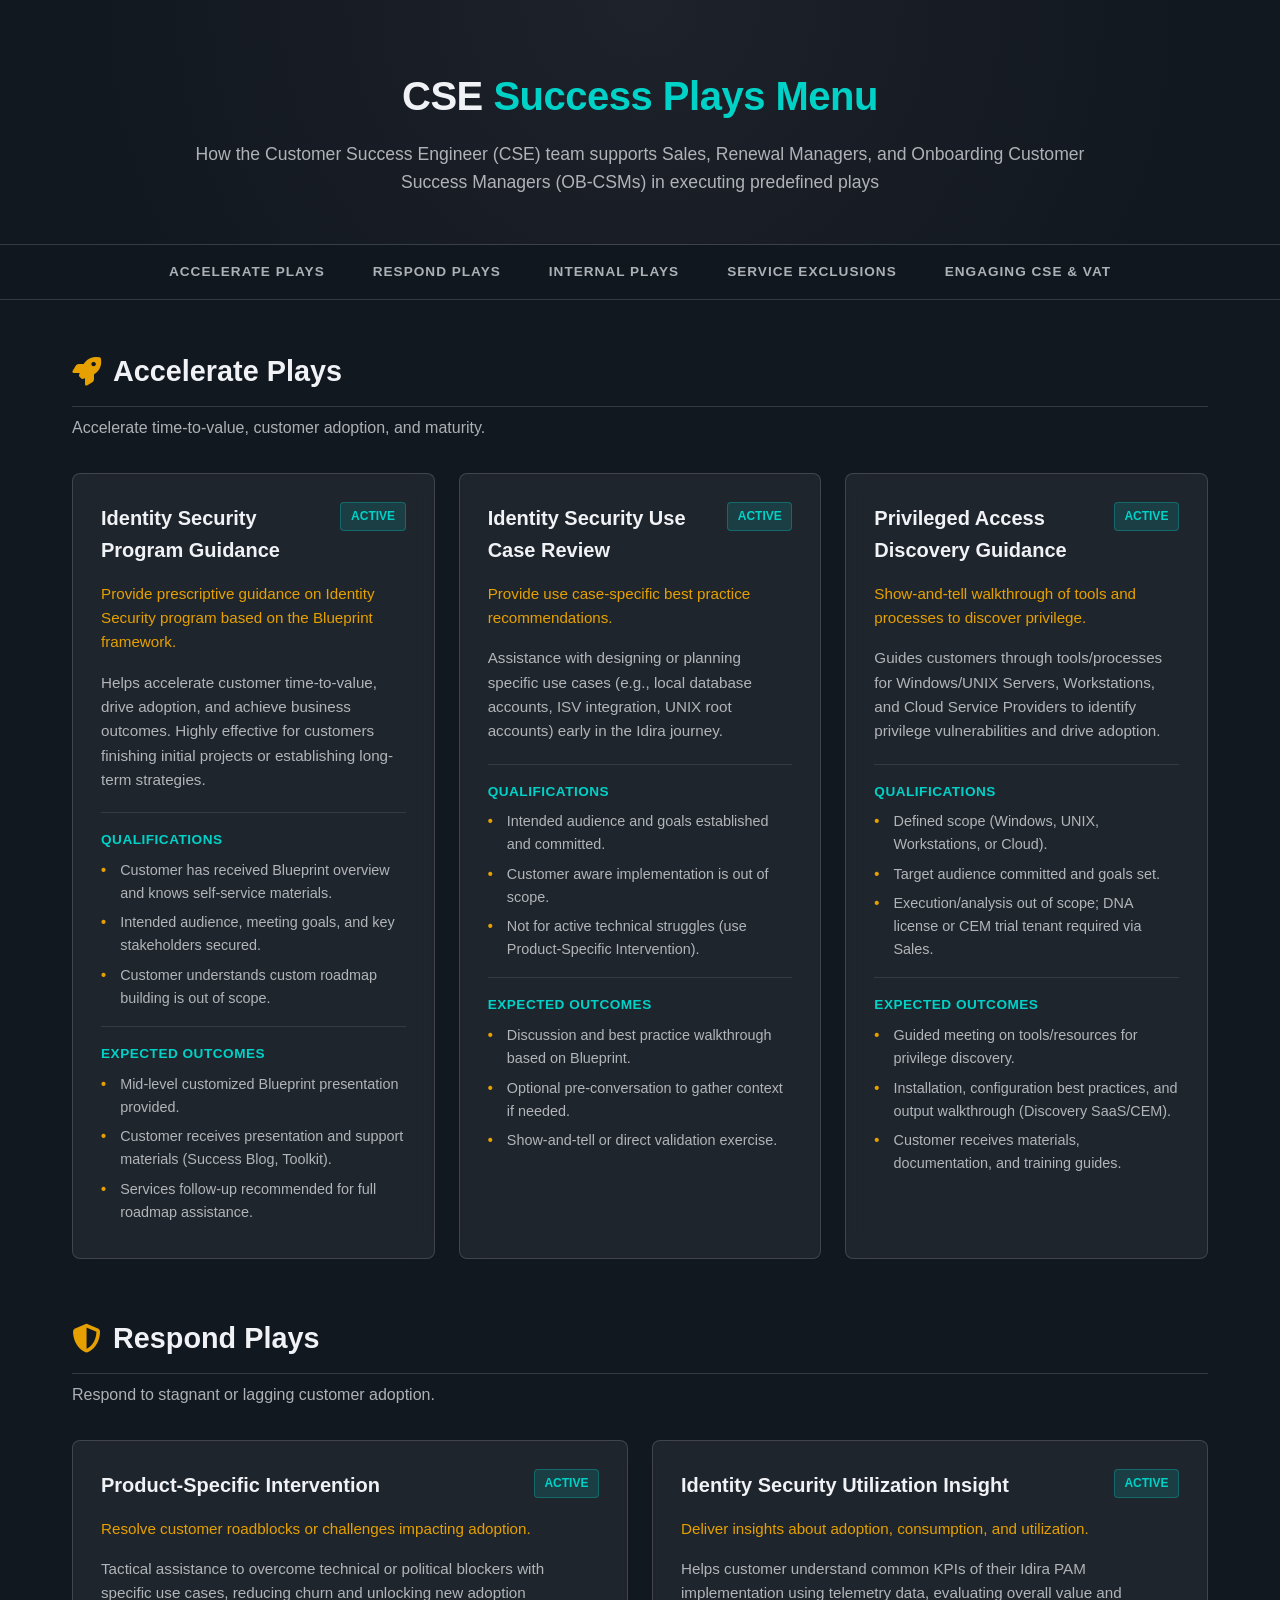
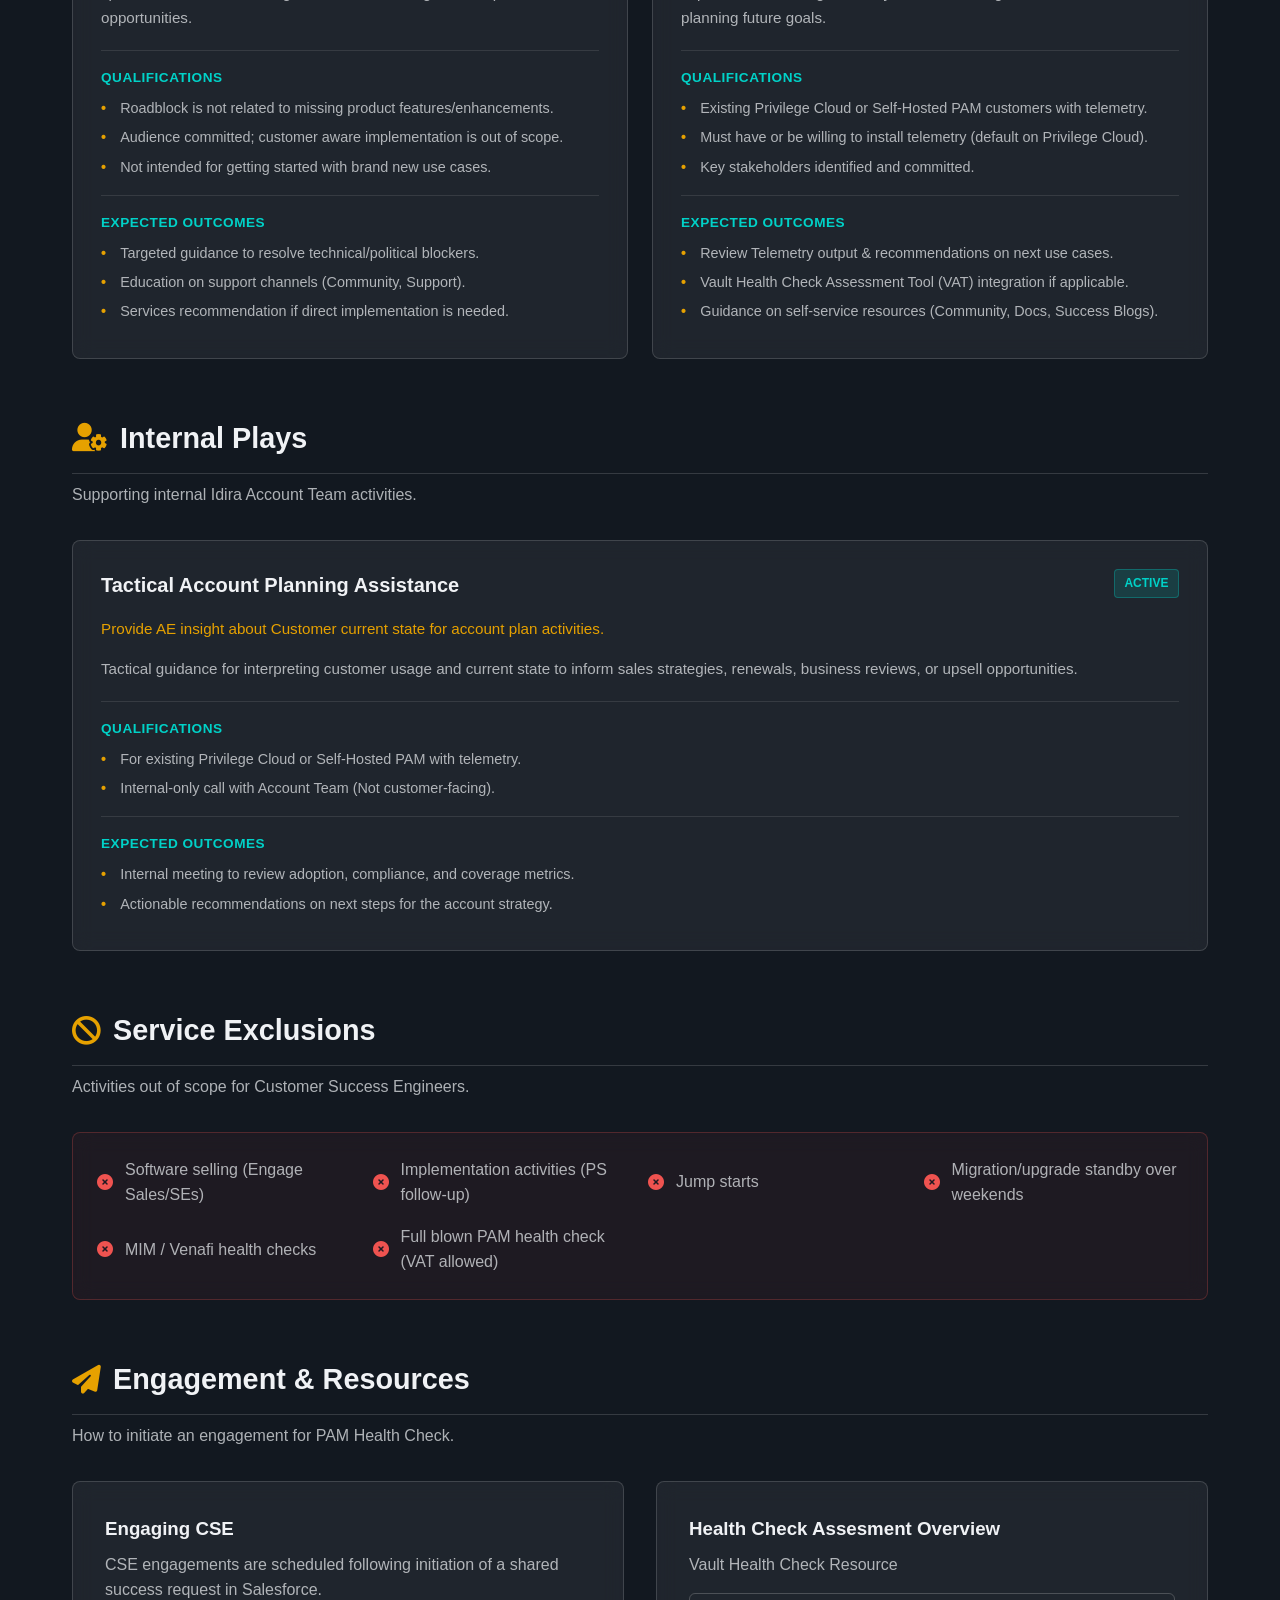
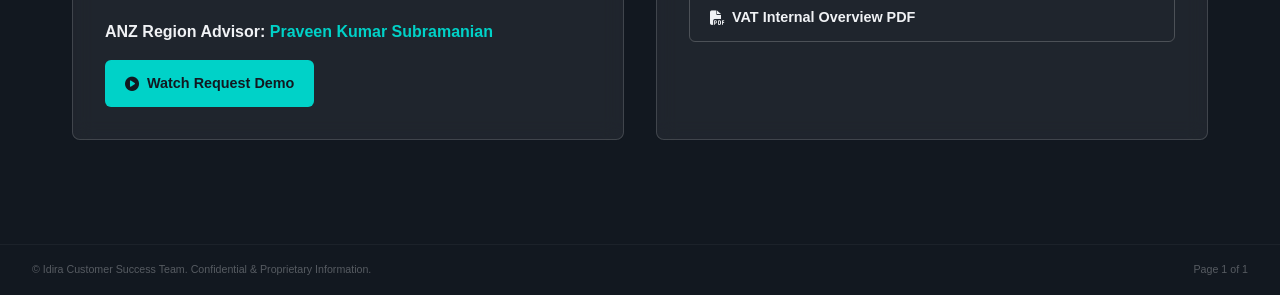
==== index.html @ 3fc0b9d8 "Update index.html" ====
<!DOCTYPE HTML>
<html lang="en">
<head>
	<meta charset="utf-8" />
	<meta name="viewport" content="width=device-width, initial-scale=1, user-scalable=no" />
	<title>CSE Success Plays Menu | Idira</title>
	<link rel="stylesheet" href="https://cdnjs.cloudflare.com/ajax/libs/font-awesome/6.4.0/css/all.min.css" />
	<link rel="stylesheet" href="css/style.css" />
</head>
<body>

	<!-- Header -->
	<header id="header">
		<div class="header-content">
			<h1>CSE <span>Success Plays Menu</span></h1>
			<p>How the Customer Success Engineer (CSE) team supports Sales, Renewal Managers, and Onboarding Customer Success Managers (OB-CSMs) in executing predefined plays</p>
		</div>
	</header>

	<!-- Navigation -->
	<nav id="nav-wrapper">
		<ul id="nav">
			<li><a href="#accelerate" class="active">Accelerate Plays</a></li>
			<li><a href="#respond">Respond Plays</a></li>
			<li><a href="#internal">Internal Plays</a></li>
			<li><a href="#exclusions">Service Exclusions</a></li>
			<li><a href="#engagement">Engaging CSE & VAT</a></li>
		</ul>
	</nav>

	<!-- Main Content Wrapper -->
	<main class="wrapper">

		<!-- Accelerate Plays -->
		<section id="accelerate" class="play-section">
			<h2 class="section-title"><i class="fa-solid fa-rocket"></i> Accelerate Plays</h2>
			<p class="section-subtitle">Accelerate time-to-value, customer adoption, and maturity.</p>

			<div class="grid">
				<!-- Play 1 -->
				<article class="card">
					<div class="card-header">
						<h3>Identity Security Program Guidance</h3>
						<span class="badge">Active</span>
					</div>
					<div class="card-subtitle">Provide prescriptive guidance on Identity Security program based on the Blueprint framework.</div>
					<p>Helps accelerate customer time-to-value, drive adoption, and achieve business outcomes. Highly effective for customers finishing initial projects or establishing long-term strategies.</p>
					
					<div class="details-block">
						<h4>Qualifications</h4>
						<ul>
							<li>Customer has received Blueprint overview and knows self-service materials.</li>
							<li>Intended audience, meeting goals, and key stakeholders secured.</li>
							<li>Customer understands custom roadmap building is out of scope.</li>
						</ul>
					</div>
					<div class="details-block">
						<h4>Expected Outcomes</h4>
						<ul>
							<li>Mid-level customized Blueprint presentation provided.</li>
							<li>Customer receives presentation and support materials (Success Blog, Toolkit).</li>
							<li>Services follow-up recommended for full roadmap assistance.</li>
						</ul>
					</div>
				</article>

				<!-- Play 2 -->
				<article class="card">
					<div class="card-header">
						<h3>Identity Security Use Case Review</h3>
						<span class="badge">Active</span>
					</div>
					<div class="card-subtitle">Provide use case-specific best practice recommendations.</div>
					<p>Assistance with designing or planning specific use cases (e.g., local database accounts, ISV integration, UNIX root accounts) early in the Idira journey.</p>
					
					<div class="details-block">
						<h4>Qualifications</h4>
						<ul>
							<li>Intended audience and goals established and committed.</li>
							<li>Customer aware implementation is out of scope.</li>
							<li>Not for active technical struggles (use Product-Specific Intervention).</li>
						</ul>
					</div>
					<div class="details-block">
						<h4>Expected Outcomes</h4>
						<ul>
							<li>Discussion and best practice walkthrough based on Blueprint.</li>
							<li>Optional pre-conversation to gather context if needed.</li>
							<li>Show-and-tell or direct validation exercise.</li>
						</ul>
					</div>
				</article>

				<!-- Play 3 -->
				<article class="card">
					<div class="card-header">
						<h3>Privileged Access Discovery Guidance</h3>
						<span class="badge">Active</span>
					</div>
					<div class="card-subtitle">Show-and-tell walkthrough of tools and processes to discover privilege.</div>
					<p>Guides customers through tools/processes for Windows/UNIX Servers, Workstations, and Cloud Service Providers to identify privilege vulnerabilities and drive adoption.</p>
					
					<div class="details-block">
						<h4>Qualifications</h4>
						<ul>
							<li>Defined scope (Windows, UNIX, Workstations, or Cloud).</li>
							<li>Target audience committed and goals set.</li>
							<li>Execution/analysis out of scope; DNA license or CEM trial tenant required via Sales.</li>
						</ul>
					</div>
					<div class="details-block">
						<h4>Expected Outcomes</h4>
						<ul>
							<li>Guided meeting on tools/resources for privilege discovery.</li>
							<li>Installation, configuration best practices, and output walkthrough (Discovery SaaS/CEM).</li>
							<li>Customer receives materials, documentation, and training guides.</li>
						</ul>
					</div>
				</article>
			</div>
		</section>

		<!-- Respond Plays -->
		<section id="respond" class="play-section">
			<h2 class="section-title"><i class="fa-solid fa-shield-halved"></i> Respond Plays</h2>
			<p class="section-subtitle">Respond to stagnant or lagging customer adoption.</p>

			<div class="grid">
				<!-- Play 1 -->
				<article class="card">
					<div class="card-header">
						<h3>Product-Specific Intervention</h3>
						<span class="badge">Active</span>
					</div>
					<div class="card-subtitle">Resolve customer roadblocks or challenges impacting adoption.</div>
					<p>Tactical assistance to overcome technical or political blockers with specific use cases, reducing churn and unlocking new adoption opportunities.</p>
					
					<div class="details-block">
						<h4>Qualifications</h4>
						<ul>
							<li>Roadblock is not related to missing product features/enhancements.</li>
							<li>Audience committed; customer aware implementation is out of scope.</li>
							<li>Not intended for getting started with brand new use cases.</li>
						</ul>
					</div>
					<div class="details-block">
						<h4>Expected Outcomes</h4>
						<ul>
							<li>Targeted guidance to resolve technical/political blockers.</li>
							<li>Education on support channels (Community, Support).</li>
							<li>Services recommendation if direct implementation is needed.</li>
						</ul>
					</div>
				</article>

				<!-- Play 2 -->
				<article class="card">
					<div class="card-header">
						<h3>Identity Security Utilization Insight</h3>
						<span class="badge">Active</span>
					</div>
					<div class="card-subtitle">Deliver insights about adoption, consumption, and utilization.</div>
					<p>Helps customer understand common KPIs of their Idira PAM implementation using telemetry data, evaluating overall value and planning future goals.</p>
					
					<div class="details-block">
						<h4>Qualifications</h4>
						<ul>
							<li>Existing Privilege Cloud or Self-Hosted PAM customers with telemetry.</li>
							<li>Must have or be willing to install telemetry (default on Privilege Cloud).</li>
							<li>Key stakeholders identified and committed.</li>
						</ul>
					</div>
					<div class="details-block">
						<h4>Expected Outcomes</h4>
						<ul>
							<li>Review Telemetry output & recommendations on next use cases.</li>
							<li>Vault Health Check Assessment Tool (VAT) integration if applicable.</li>
							<li>Guidance on self-service resources (Community, Docs, Success Blogs).</li>
						</ul>
					</div>
				</article>
			</div>
		</section>

		<!-- Internal Plays -->
		<section id="internal" class="play-section">
			<h2 class="section-title"><i class="fa-solid fa-user-gear"></i> Internal Plays</h2>
			<p class="section-subtitle">Supporting internal Idira Account Team activities.</p>

			<div class="grid">
				<article class="card">
					<div class="card-header">
						<h3>Tactical Account Planning Assistance</h3>
						<span class="badge">Active</span>
					</div>
					<div class="card-subtitle">Provide AE insight about Customer current state for account plan activities.</div>
					<p>Tactical guidance for interpreting customer usage and current state to inform sales strategies, renewals, business reviews, or upsell opportunities.</p>
					
					<div class="details-block">
						<h4>Qualifications</h4>
						<ul>
							<li>For existing Privilege Cloud or Self-Hosted PAM with telemetry.</li>
							<li>Internal-only call with Account Team (Not customer-facing).</li>
						</ul>
					</div>
					<div class="details-block">
						<h4>Expected Outcomes</h4>
						<ul>
							<li>Internal meeting to review adoption, compliance, and coverage metrics.</li>
							<li>Actionable recommendations on next steps for the account strategy.</li>
						</ul>
					</div>
				</article>
			</div>
		</section>

		<!-- Service Exclusions -->
		<section id="exclusions" class="play-section">
			<h2 class="section-title"><i class="fa-solid fa-ban"></i> Service Exclusions</h2>
			<p class="section-subtitle">Activities out of scope for Customer Success Engineers.</p>

			<div class="exclusions-list">
				<div class="exclusion-item">
					<i class="fa-solid fa-circle-xmark"></i>
					<span>Software selling (Engage Sales/SEs)</span>
				</div>
				<div class="exclusion-item">
					<i class="fa-solid fa-circle-xmark"></i>
					<span>Implementation activities (PS follow-up)</span>
				</div>
				<div class="exclusion-item">
					<i class="fa-solid fa-circle-xmark"></i>
					<span>Jump starts</span>
				</div>
				<div class="exclusion-item">
					<i class="fa-solid fa-circle-xmark"></i>
					<span>Migration/upgrade standby over weekends</span>
				</div>
				<div class="exclusion-item">
					<i class="fa-solid fa-circle-xmark"></i>
					<span>MIM / Venafi health checks</span>
				</div>
				<div class="exclusion-item">
					<i class="fa-solid fa-circle-xmark"></i>
					<span>Full blown PAM health check (VAT allowed)</span>
				</div>
			</div>
		</section>

		<!-- Engagement & VAT -->
		<section id="engagement" class="play-section">
			<h2 class="section-title"><i class="fa-solid fa-paper-plane"></i> Engagement & Resources</h2>
			<p class="section-subtitle">How to initiate an engagement for PAM Health Check.</p>

			<div class="info-grid">
				<div class="info-box">
					<h3>Engaging CSE</h3>
					<p class="info-desc">CSE engagements are scheduled following initiation of a shared success request in Salesforce.</p>
					<p class="info-lead">ANZ Region Advisor: <span class="highlight-teal">Praveen Kumar Subramanian</span></p>
					<a href="https://drive.google.com/file/d/1h6PF7qP6WqQmCCuOSW-0Ah7RPeCrS7WR/view?usp=sharing" target="_blank" rel="noopener noreferrer" class="btn">
						<i class="fa-solid fa-circle-play"></i> Watch Request Demo
					</a>
				</div>

				<div class="info-box">
					<h3>Health Check Assesment Overview</h3>
					<p class="info-desc">Vault Health Check Resource</p>
					<div class="btn-group">
						<a href="https://drive.google.com/file/d/1mEDGf44UVaMb0vM3nFi93N5TopVE51MT/view?usp=sharing" target="_blank" rel="noopener noreferrer" class="btn btn-secondary">
							<i class="fa-solid fa-file-pdf"></i> VAT Internal Overview PDF
						</a>
					</div>
				</div>
			</div>
		</section>

	</main>

	<!-- Minimalist Single-Line Footer -->
	<footer id="footer">
		<div class="footer-left">&copy; Idira Customer Success Team. Confidential &amp; Proprietary Information.</div>
		<div class="footer-right">Page 1 of 1</div>
	</footer>

	<script src="js/main.js"></script>
</body>
</html>
---- css/style.css ----
/* Idira Dark Blueprint Visual Theme */
:root {
	--bg-color: #121820;
	--header-bg: #1E222A;
	--card-bg: rgba(255, 255, 255, 0.06);
	--card-hover: rgba(255, 255, 255, 0.1);
	--card-border: 1px solid rgba(255, 255, 255, 0.15);
	--text-primary: #F0F2F5;
	--text-muted: rgba(240, 242, 245, 0.7);
	--accent-teal: #00D2C8;
	--accent-gold: #E6A100;
}

* {
	box-sizing: border-box;
	margin: 0;
	padding: 0;
}

html {
	scroll-behavior: smooth;
}

body {
	background-color: var(--bg-color);
	color: var(--text-primary);
	font-family: -apple-system, BlinkMacSystemFont, "Segoe UI", Roboto, Helvetica, Arial, sans-serif;
	line-height: 1.6;
	overflow-x: hidden;
}

a {
	color: var(--accent-teal);
	text-decoration: none;
	transition: color 0.2s ease, opacity 0.2s ease;
}

a:hover {
	color: var(--accent-gold);
}

/* Header */
#header {
	padding: 4rem 2rem 3rem 2rem;
	text-align: center;
	background: radial-gradient(circle at top, var(--header-bg) 0%, var(--bg-color) 80%);
	border-bottom: 1px solid rgba(255, 255, 255, 0.15);
}

.header-content {
	max-width: 900px;
	margin: 0 auto;
}

#header h1 {
	font-size: 2.5rem;
	font-weight: 700;
	letter-spacing: -0.5px;
	margin-bottom: 0.75rem;
	color: var(--text-primary);
}

#header h1 span {
	color: var(--accent-teal);
}

#header p {
	color: var(--text-muted);
	font-size: 1.1rem;
}

/* Sticky Nav */
#nav-wrapper {
	position: sticky;
	top: 0;
	z-index: 1000;
	background: rgba(18, 24, 32, 0.85);
	backdrop-filter: blur(12px);
	-webkit-backdrop-filter: blur(12px);
	border-bottom: 1px solid rgba(255, 255, 255, 0.15);
}

#nav {
	display: flex;
	justify-content: center;
	list-style: none;
	max-width: 1200px;
	margin: 0 auto;
	overflow-x: auto;
}

#nav li a {
	display: block;
	padding: 1rem 1.5rem;
	color: var(--text-muted);
	font-weight: 600;
	font-size: 0.85rem;
	text-transform: uppercase;
	letter-spacing: 1px;
	white-space: nowrap;
}

#nav li a:hover, #nav li a.active {
	color: var(--accent-teal);
	border-bottom: 2px solid var(--accent-teal);
}

/* Main Content Layout */
.wrapper {
	max-width: 1200px;
	margin: 0 auto;
	padding: 3rem 2rem;
}

.play-section {
	margin-bottom: 3.5rem;
}

.section-title {
	font-size: 1.8rem;
	margin-bottom: 0.5rem;
	display: flex;
	align-items: center;
	gap: 0.75rem;
	color: var(--text-primary);
	border-bottom: 1px solid rgba(255, 255, 255, 0.15);
	padding-bottom: 0.75rem;
}

.section-title i {
	color: var(--accent-gold);
}

.section-subtitle {
	color: var(--text-muted);
	margin-bottom: 2rem;
	font-size: 1rem;
}

/* Glassmorphism Grid & Cards */
.grid {
	display: grid;
	grid-template-columns: repeat(auto-fit, minmax(320px, 1fr));
	gap: 1.5rem;
}

.card {
	background: var(--card-bg);
	border: var(--card-border);
	backdrop-filter: blur(10px);
	-webkit-backdrop-filter: blur(10px);
	border-radius: 8px;
	padding: 1.75rem;
	transition: transform 0.2s ease, background 0.2s ease, border-color 0.2s ease;
}

.card:hover {
	transform: translateY(-4px);
	background: var(--card-hover);
	border-color: var(--accent-teal);
}

.card-header {
	display: flex;
	justify-content: space-between;
	align-items: flex-start;
	margin-bottom: 1rem;
}

.card h3 {
	font-size: 1.25rem;
	color: var(--text-primary);
}

.badge {
	background: rgba(0, 210, 200, 0.15);
	color: var(--accent-teal);
	border: 1px solid rgba(0, 210, 200, 0.3);
	font-size: 0.75rem;
	font-weight: 700;
	padding: 0.25rem 0.6rem;
	border-radius: 4px;
	text-transform: uppercase;
}

.card-subtitle {
	color: var(--accent-gold);
	font-size: 0.95rem;
	margin-bottom: 1rem;
	font-weight: 500;
}

.card p {
	color: var(--text-muted);
	font-size: 0.95rem;
	margin-bottom: 1.25rem;
}

.details-block {
	margin-top: 1rem;
	padding-top: 1rem;
	border-top: 1px solid rgba(255, 255, 255, 0.1);
}

.details-block h4 {
	font-size: 0.85rem;
	text-transform: uppercase;
	letter-spacing: 0.5px;
	color: var(--accent-teal);
	margin-bottom: 0.5rem;
}

.details-block ul {
	list-style-type: none;
}

.details-block ul li {
	position: relative;
	padding-left: 1.2rem;
	color: var(--text-muted);
	font-size: 0.9rem;
	margin-bottom: 0.4rem;
}

.details-block ul li::before {
	content: "•";
	color: var(--accent-gold);
	position: absolute;
	left: 0;
	font-weight: bold;
}

/* Exclusions Box */
.exclusions-list {
	display: grid;
	grid-template-columns: repeat(auto-fit, minmax(250px, 1fr));
	gap: 1rem;
	background: rgba(239, 83, 80, 0.05);
	border: 1px solid rgba(239, 83, 80, 0.25);
	backdrop-filter: blur(10px);
	border-radius: 8px;
	padding: 1.5rem;
}

.exclusion-item {
	display: flex;
	align-items: center;
	gap: 0.75rem;
	color: var(--text-muted);
}

.exclusion-item i {
	color: #ef5350;
}

/* Engagement & Info Section */
.info-grid {
	display: grid;
	grid-template-columns: repeat(auto-fit, minmax(300px, 1fr));
	gap: 2rem;
}

.info-box {
	background: var(--card-bg);
	border: var(--card-border);
	backdrop-filter: blur(10px);
	border-radius: 8px;
	padding: 2rem;
}

.info-desc {
	margin-top: 0.5rem;
	color: var(--text-muted);
}

.info-lead {
	margin-top: 1rem;
	font-weight: 600;
}

.highlight-teal {
	color: var(--accent-teal);
}

.btn-group {
	display: flex;
	flex-direction: column;
	gap: 0.5rem;
	margin-top: 1rem;
}

.btn {
	display: inline-flex;
	align-items: center;
	gap: 0.5rem;
	background: var(--accent-teal);
	color: #121820;
	padding: 0.75rem 1.25rem;
	border-radius: 6px;
	font-weight: 700;
	font-size: 0.9rem;
	margin-top: 1rem;
	transition: background 0.2s ease, transform 0.2s ease;
}

.btn:hover {
	background: var(--accent-gold);
	color: #121820;
	transform: translateY(-2px);
}

.btn-secondary {
	margin-top: 0;
	background: transparent;
	border: 1px solid rgba(255, 255, 255, 0.2);
	color: var(--text-primary);
}

.btn-secondary:hover {
	background: rgba(255, 255, 255, 0.1);
	color: var(--accent-teal);
}

/* Minimalist Single-Line Footer */
#footer {
	display: flex;
	justify-content: space-between;
	align-items: center;
	padding: 1rem 2rem;
	border-top: 1px solid rgba(255, 255, 255, 0.15);
	color: var(--text-primary);
	font-size: 8pt;
	opacity: 0.3;
}

@media (max-width: 768px) {
	#header h1 { font-size: 2rem; }
	.grid { grid-template-columns: 1fr; }
	#footer {
		flex-direction: column;
		gap: 0.5rem;
		text-align: center;
	}
}
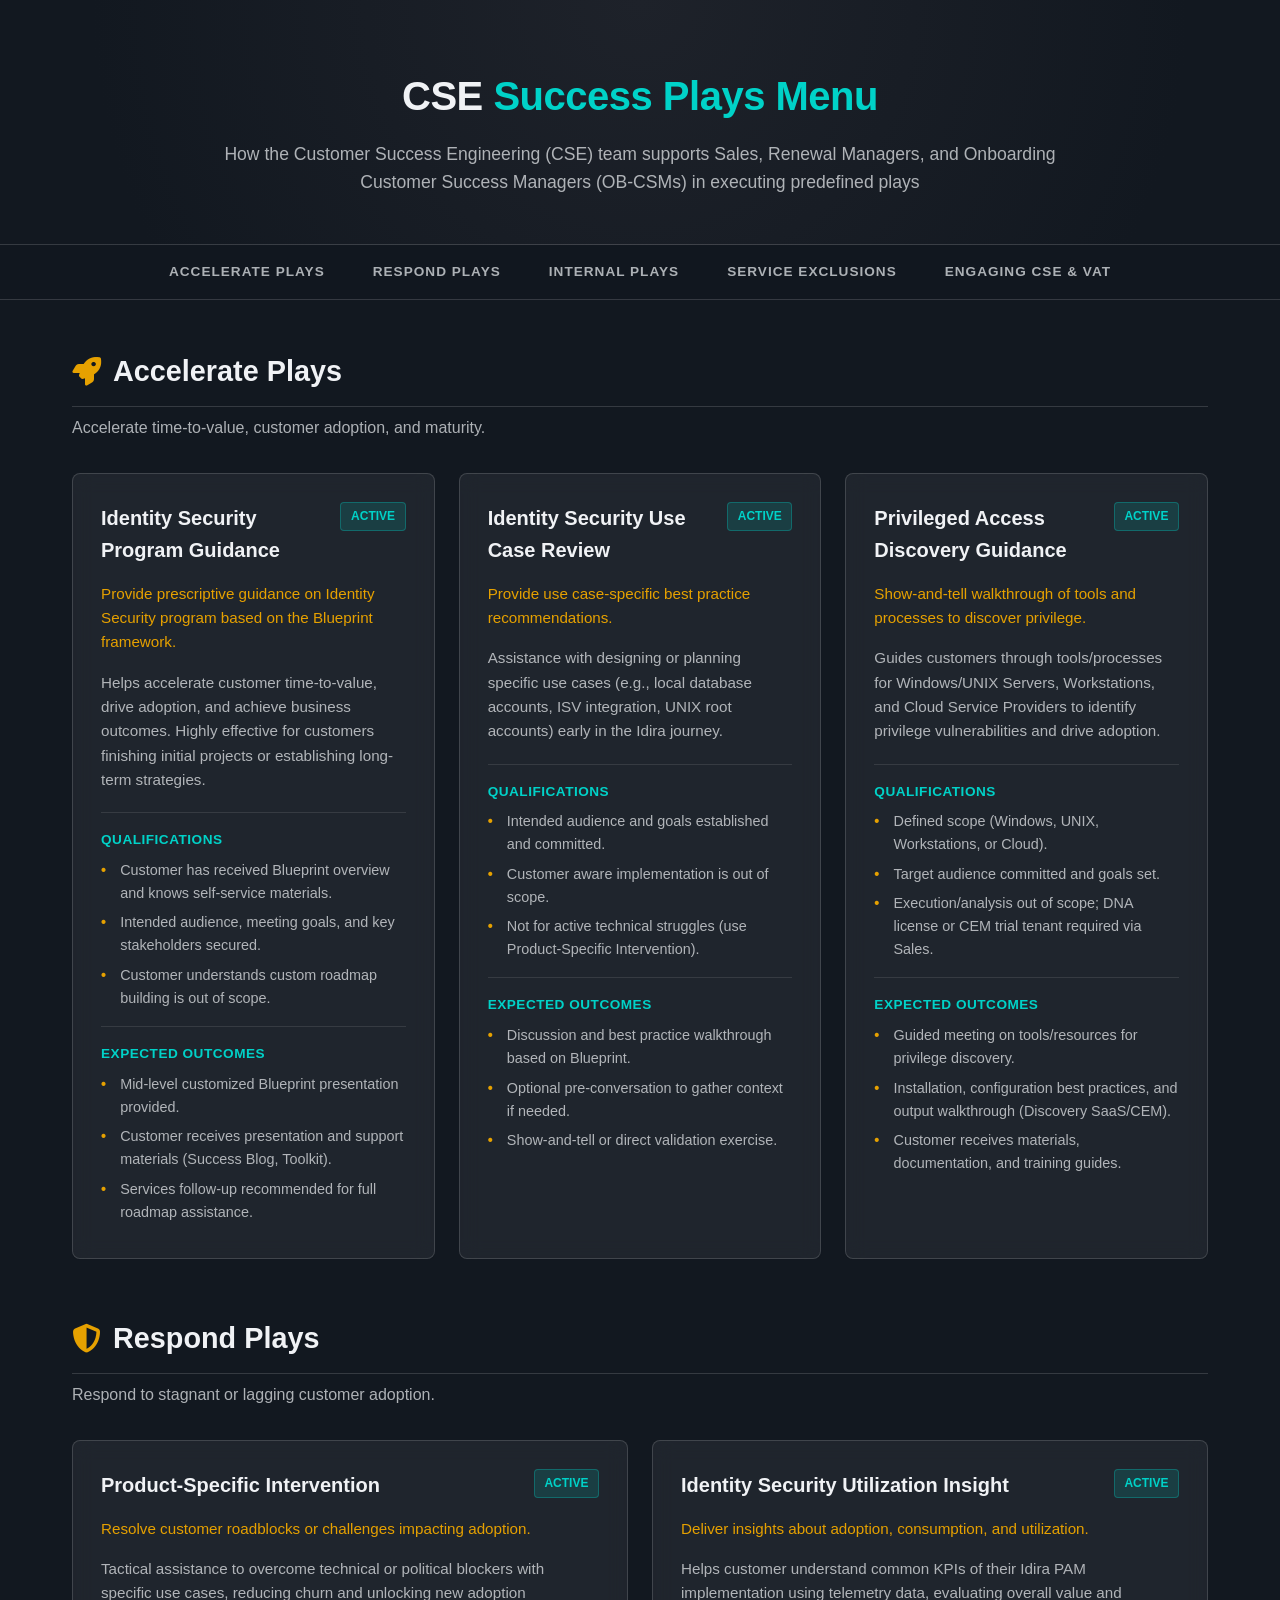
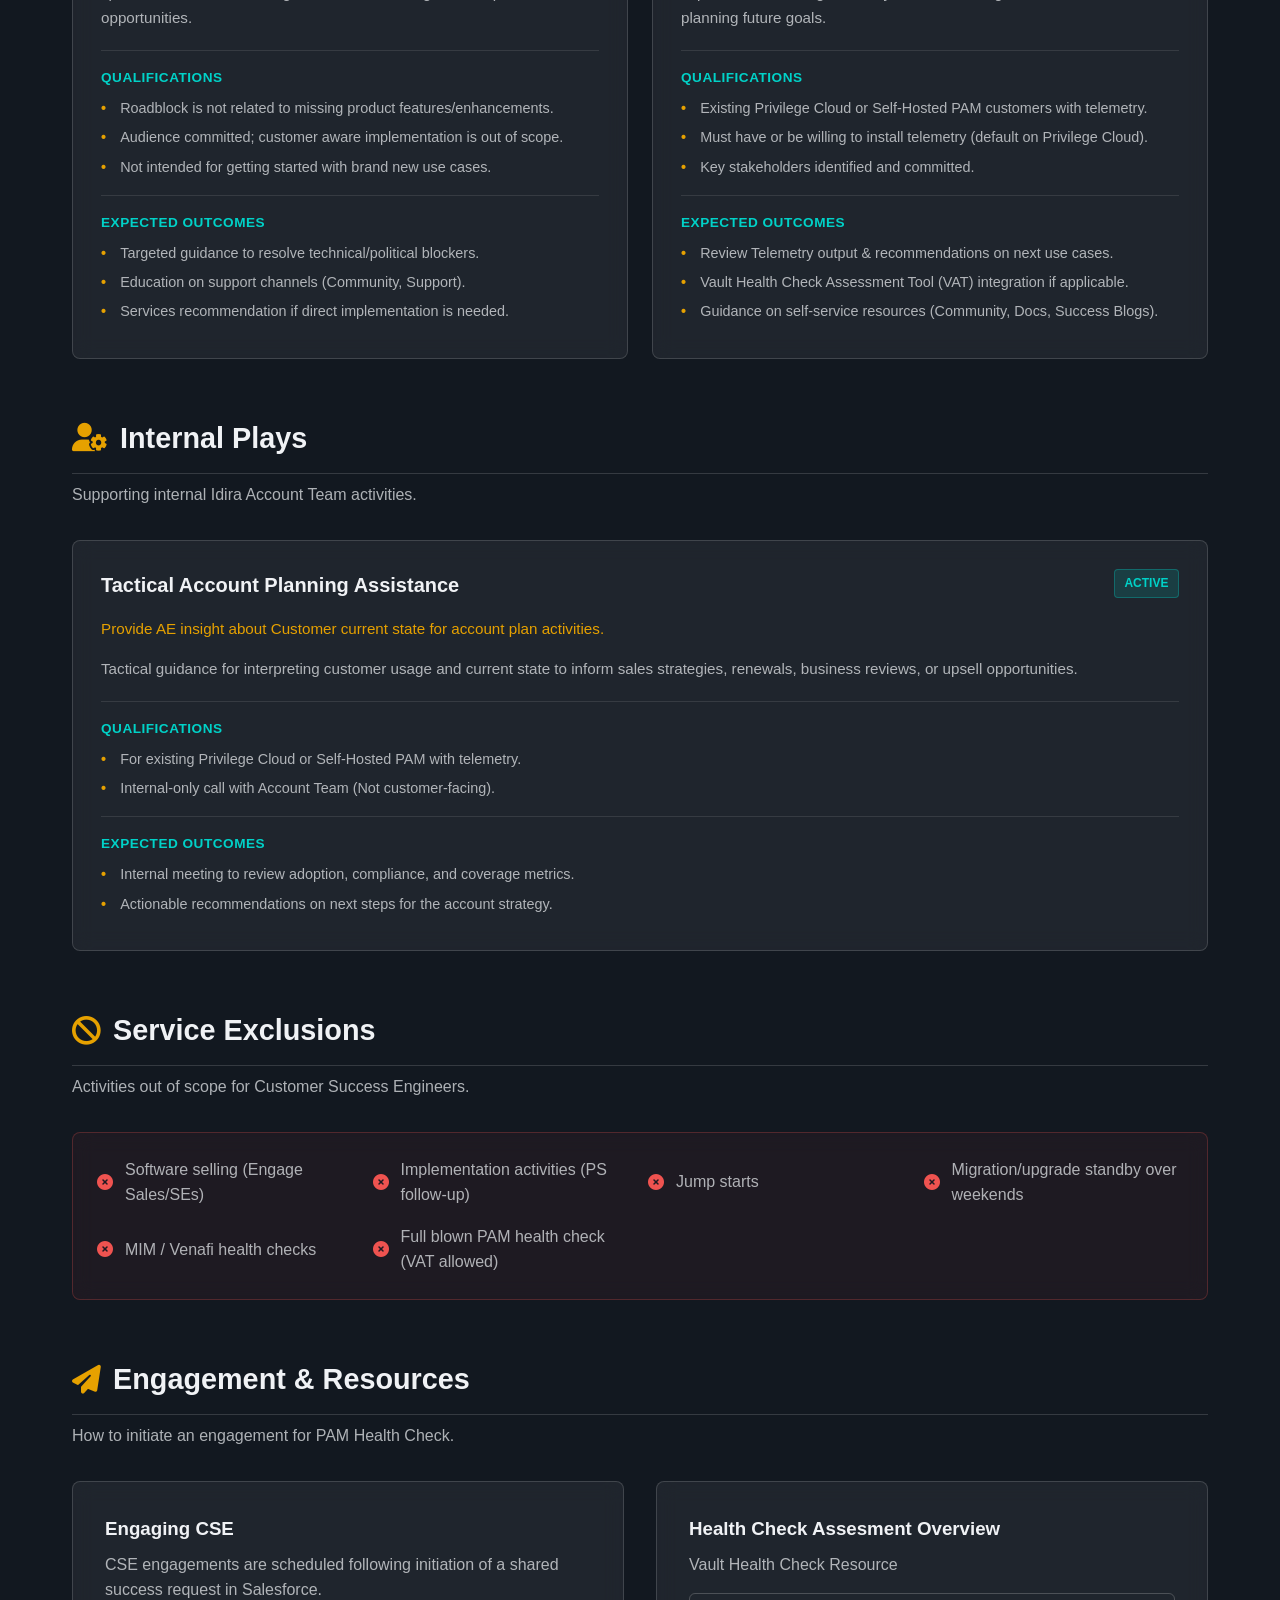
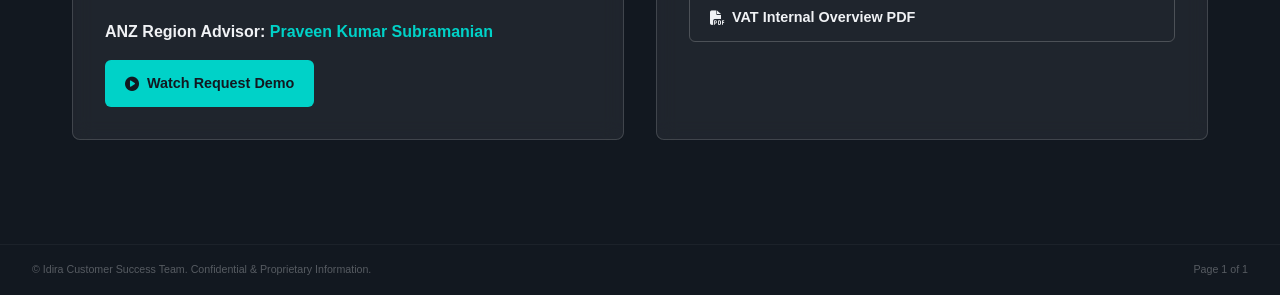
==== commit c372c970: "Correct team name from 'Customer Success Engineer' to 'Customer Success Engineering'" ====
--- a/index.html
+++ b/index.html
@@ -13,7 +13,7 @@
 	<header id="header">
 		<div class="header-content">
 			<h1>CSE <span>Success Plays Menu</span></h1>
-			<p>How the Customer Success Engineer (CSE) team supports Sales, Renewal Managers, and Onboarding Customer Success Managers (OB-CSMs) in executing predefined plays</p>
+			<p>How the Customer Success Engineering (CSE) team supports Sales, Renewal Managers, and Onboarding Customer Success Managers (OB-CSMs) in executing predefined plays</p>
 		</div>
 	</header>
 
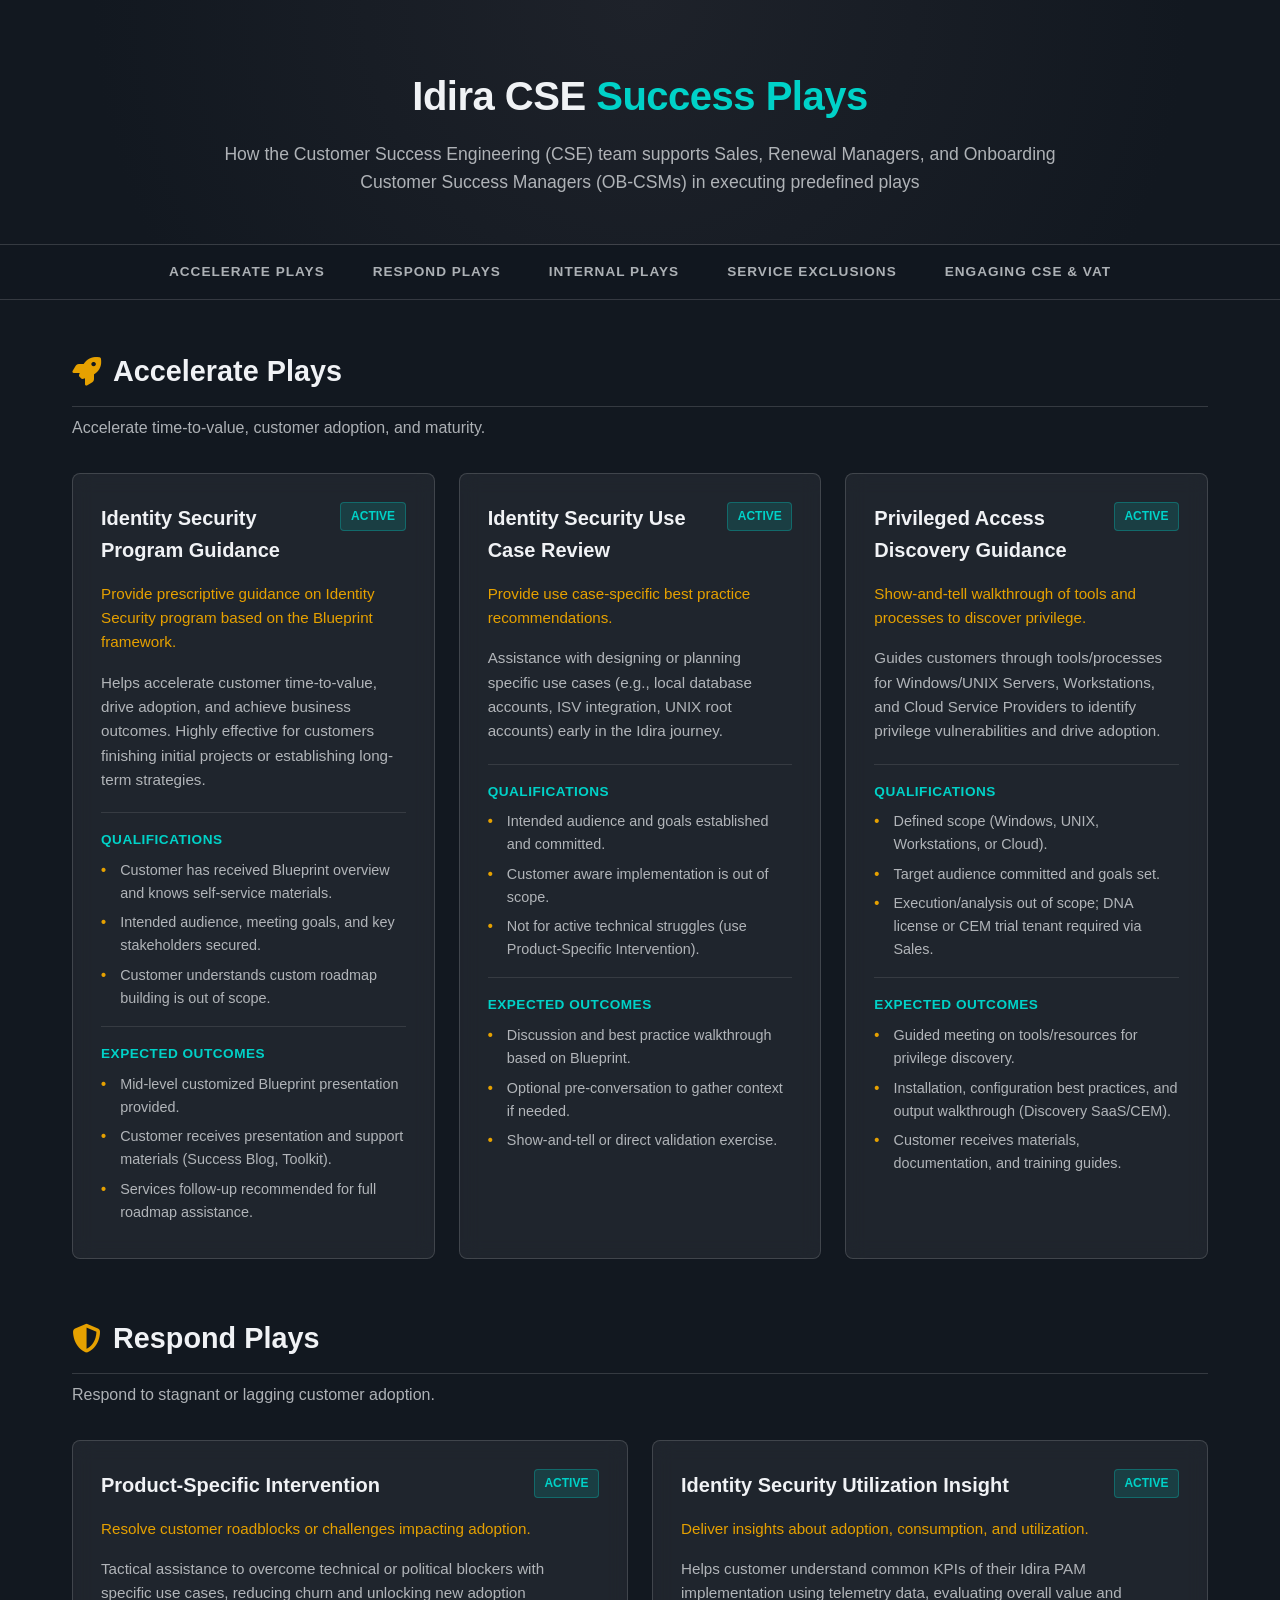
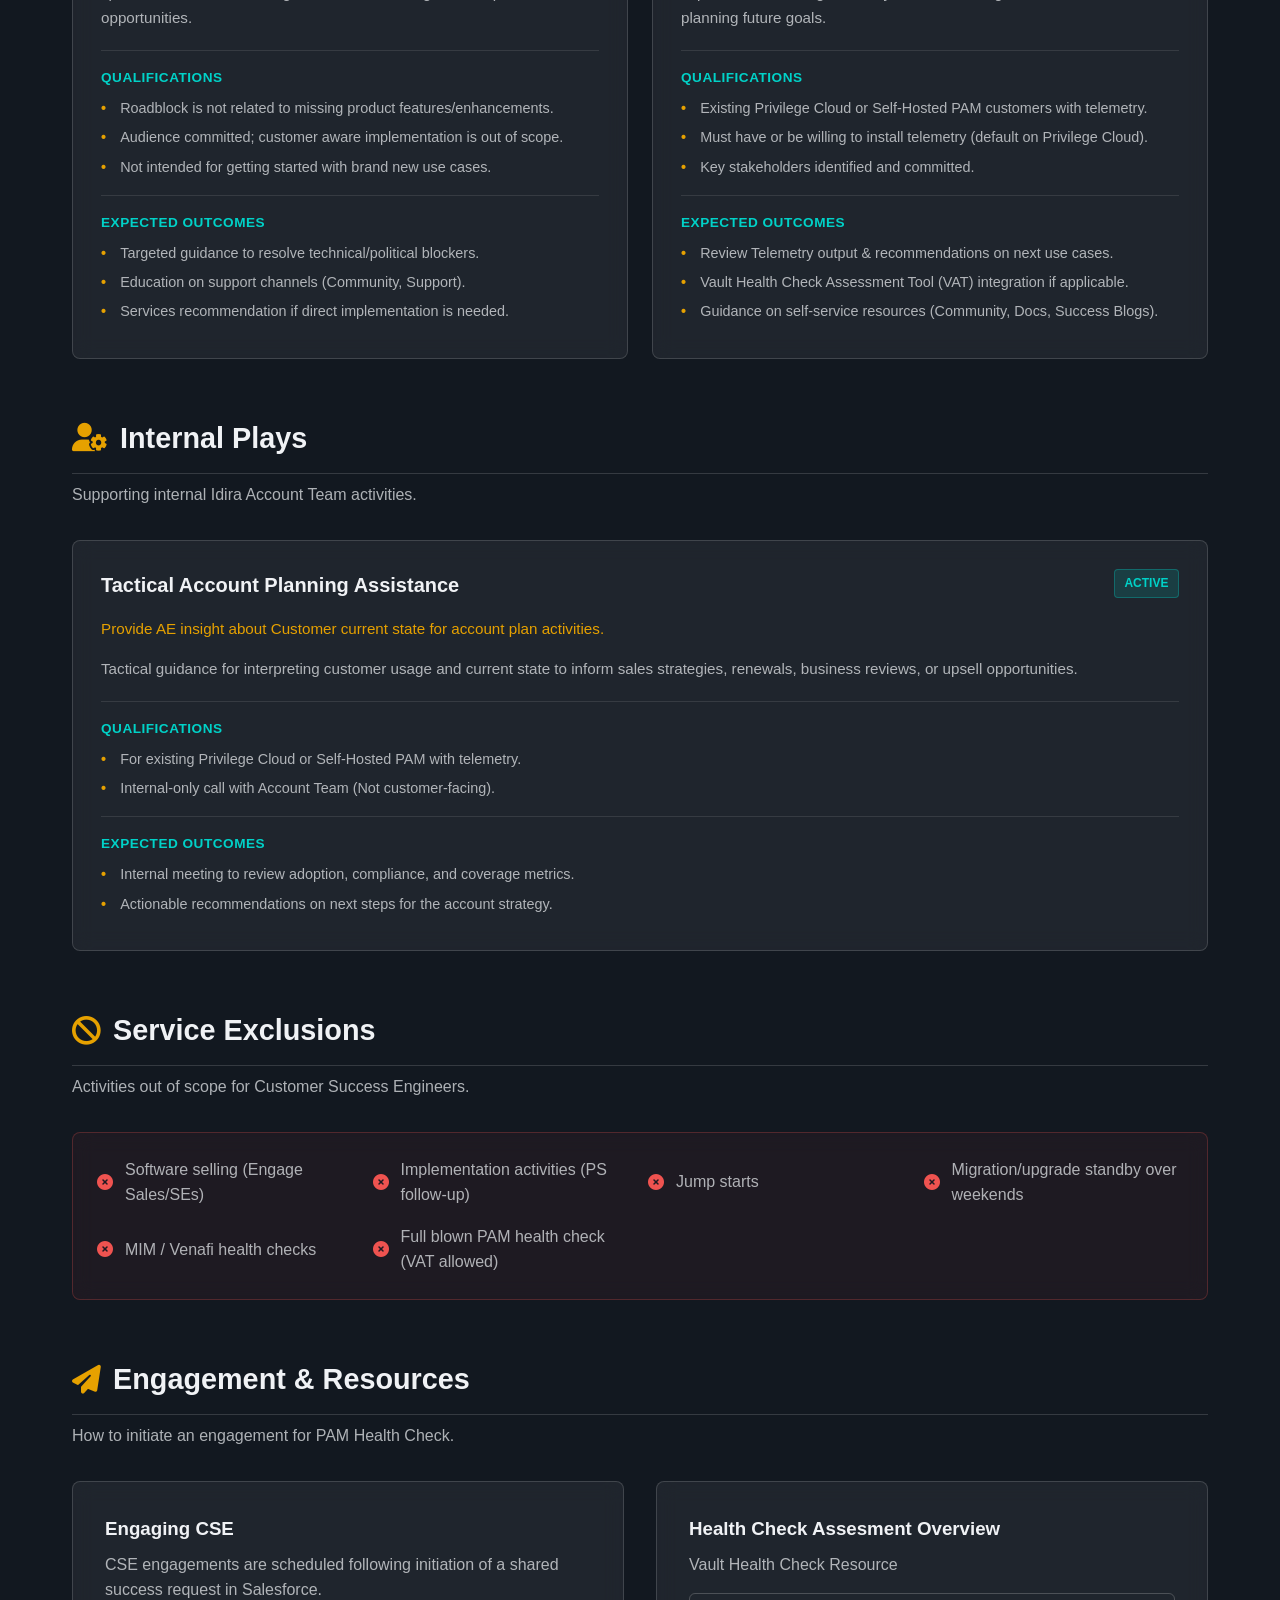
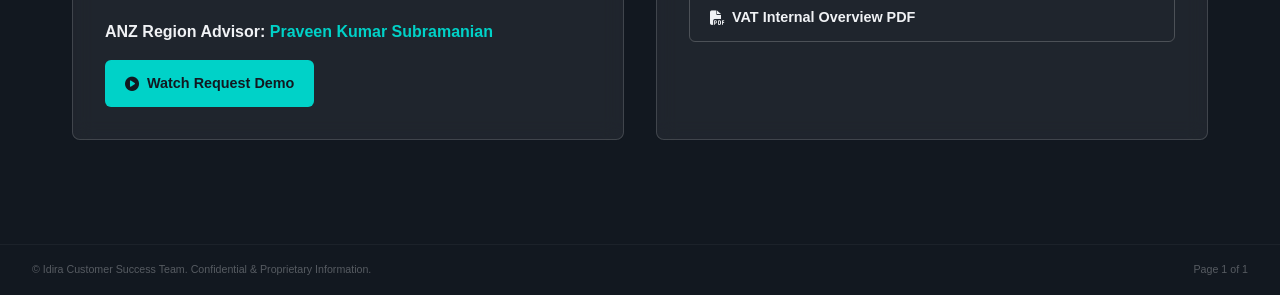
==== commit 97b2434e: "Update index.html" ====
--- a/index.html
+++ b/index.html
@@ -3,7 +3,7 @@
 <head>
 	<meta charset="utf-8" />
 	<meta name="viewport" content="width=device-width, initial-scale=1, user-scalable=no" />
-	<title>CSE Success Plays Menu | Idira</title>
+	<title>Idira CSE Success Plays| Idira</title>
 	<link rel="stylesheet" href="https://cdnjs.cloudflare.com/ajax/libs/font-awesome/6.4.0/css/all.min.css" />
 	<link rel="stylesheet" href="css/style.css" />
 </head>
@@ -12,7 +12,7 @@
 	<!-- Header -->
 	<header id="header">
 		<div class="header-content">
-			<h1>CSE <span>Success Plays Menu</span></h1>
+			<h1>Idira CSE <span>Success Plays</span></h1>
 			<p>How the Customer Success Engineering (CSE) team supports Sales, Renewal Managers, and Onboarding Customer Success Managers (OB-CSMs) in executing predefined plays</p>
 		</div>
 	</header>
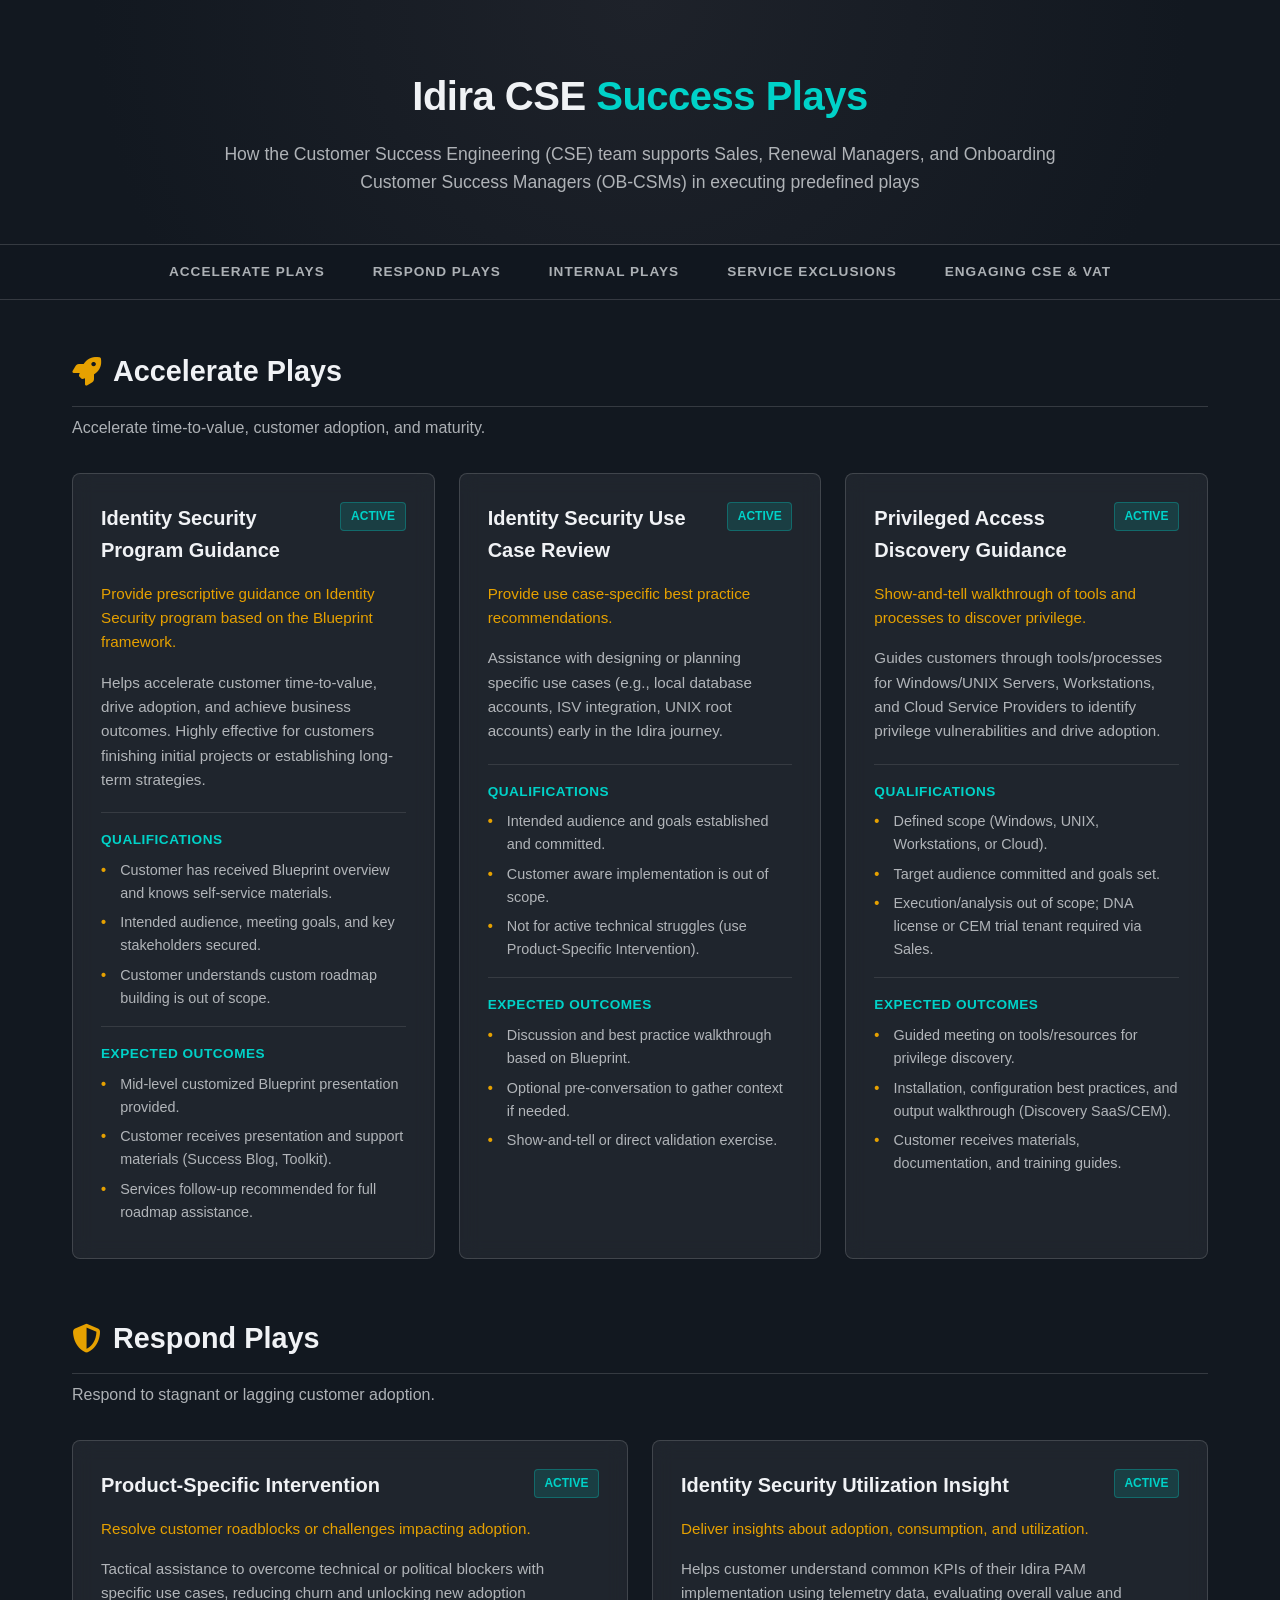
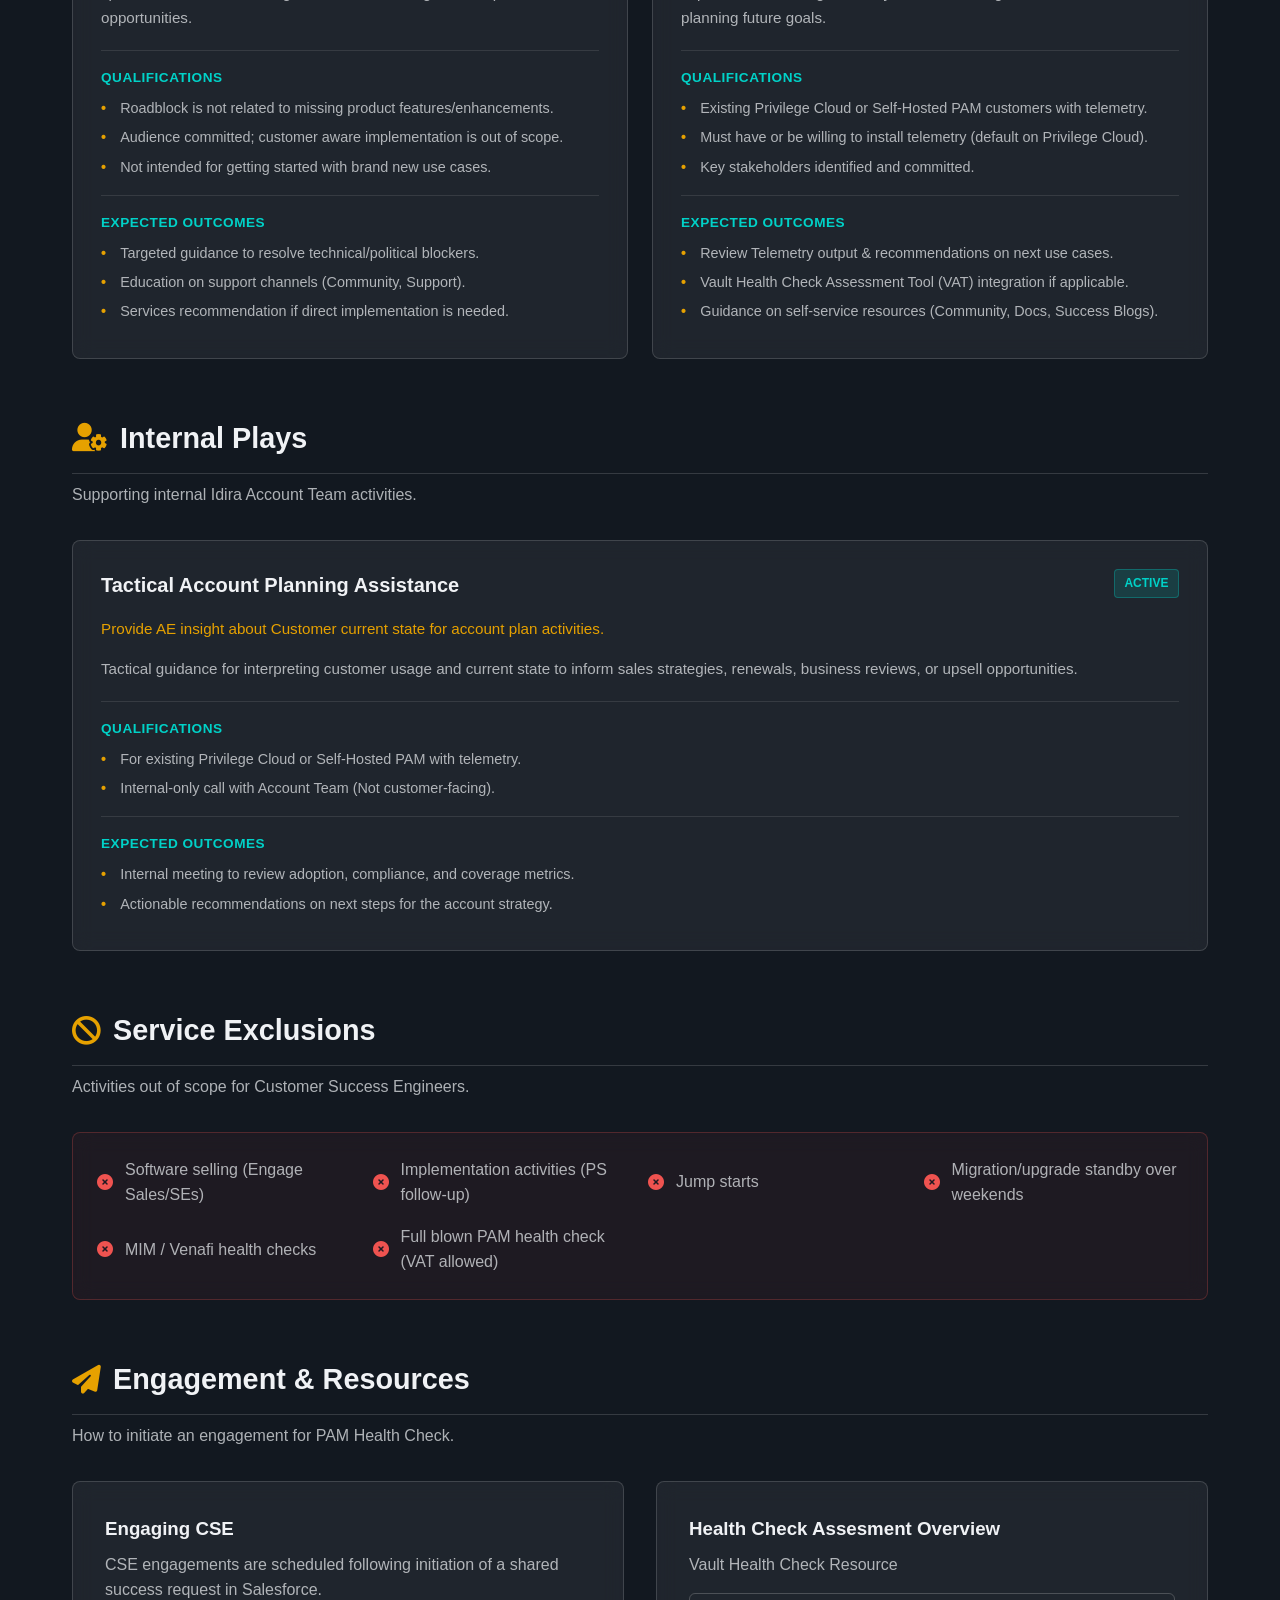
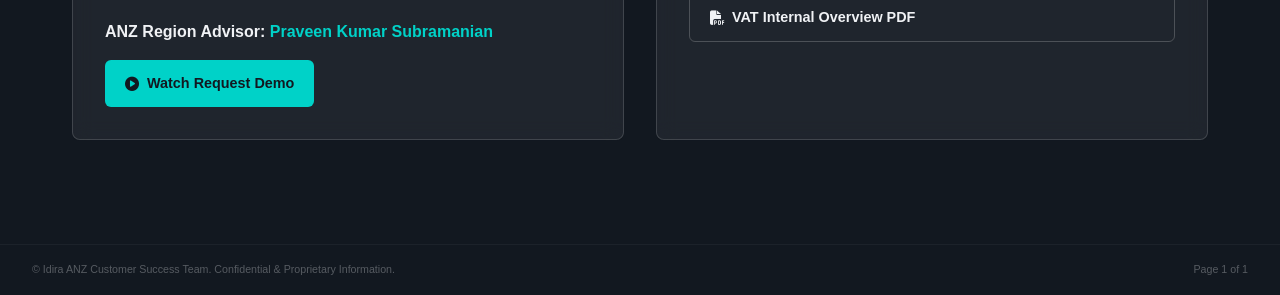
==== commit 25703ea6: "Update index.html" ====
--- a/index.html
+++ b/index.html
@@ -3,7 +3,7 @@
 <head>
 	<meta charset="utf-8" />
 	<meta name="viewport" content="width=device-width, initial-scale=1, user-scalable=no" />
-	<title>Idira CSE Success Plays| Idira</title>
+	<title>Idira CSE Success Plays</title>
 	<link rel="stylesheet" href="https://cdnjs.cloudflare.com/ajax/libs/font-awesome/6.4.0/css/all.min.css" />
 	<link rel="stylesheet" href="css/style.css" />
 </head>
@@ -278,7 +278,7 @@
 
 	<!-- Minimalist Single-Line Footer -->
 	<footer id="footer">
-		<div class="footer-left">&copy; Idira Customer Success Team. Confidential &amp; Proprietary Information.</div>
+		<div class="footer-left">&copy; Idira ANZ Customer Success Team. Confidential &amp; Proprietary Information.</div>
 		<div class="footer-right">Page 1 of 1</div>
 	</footer>
 
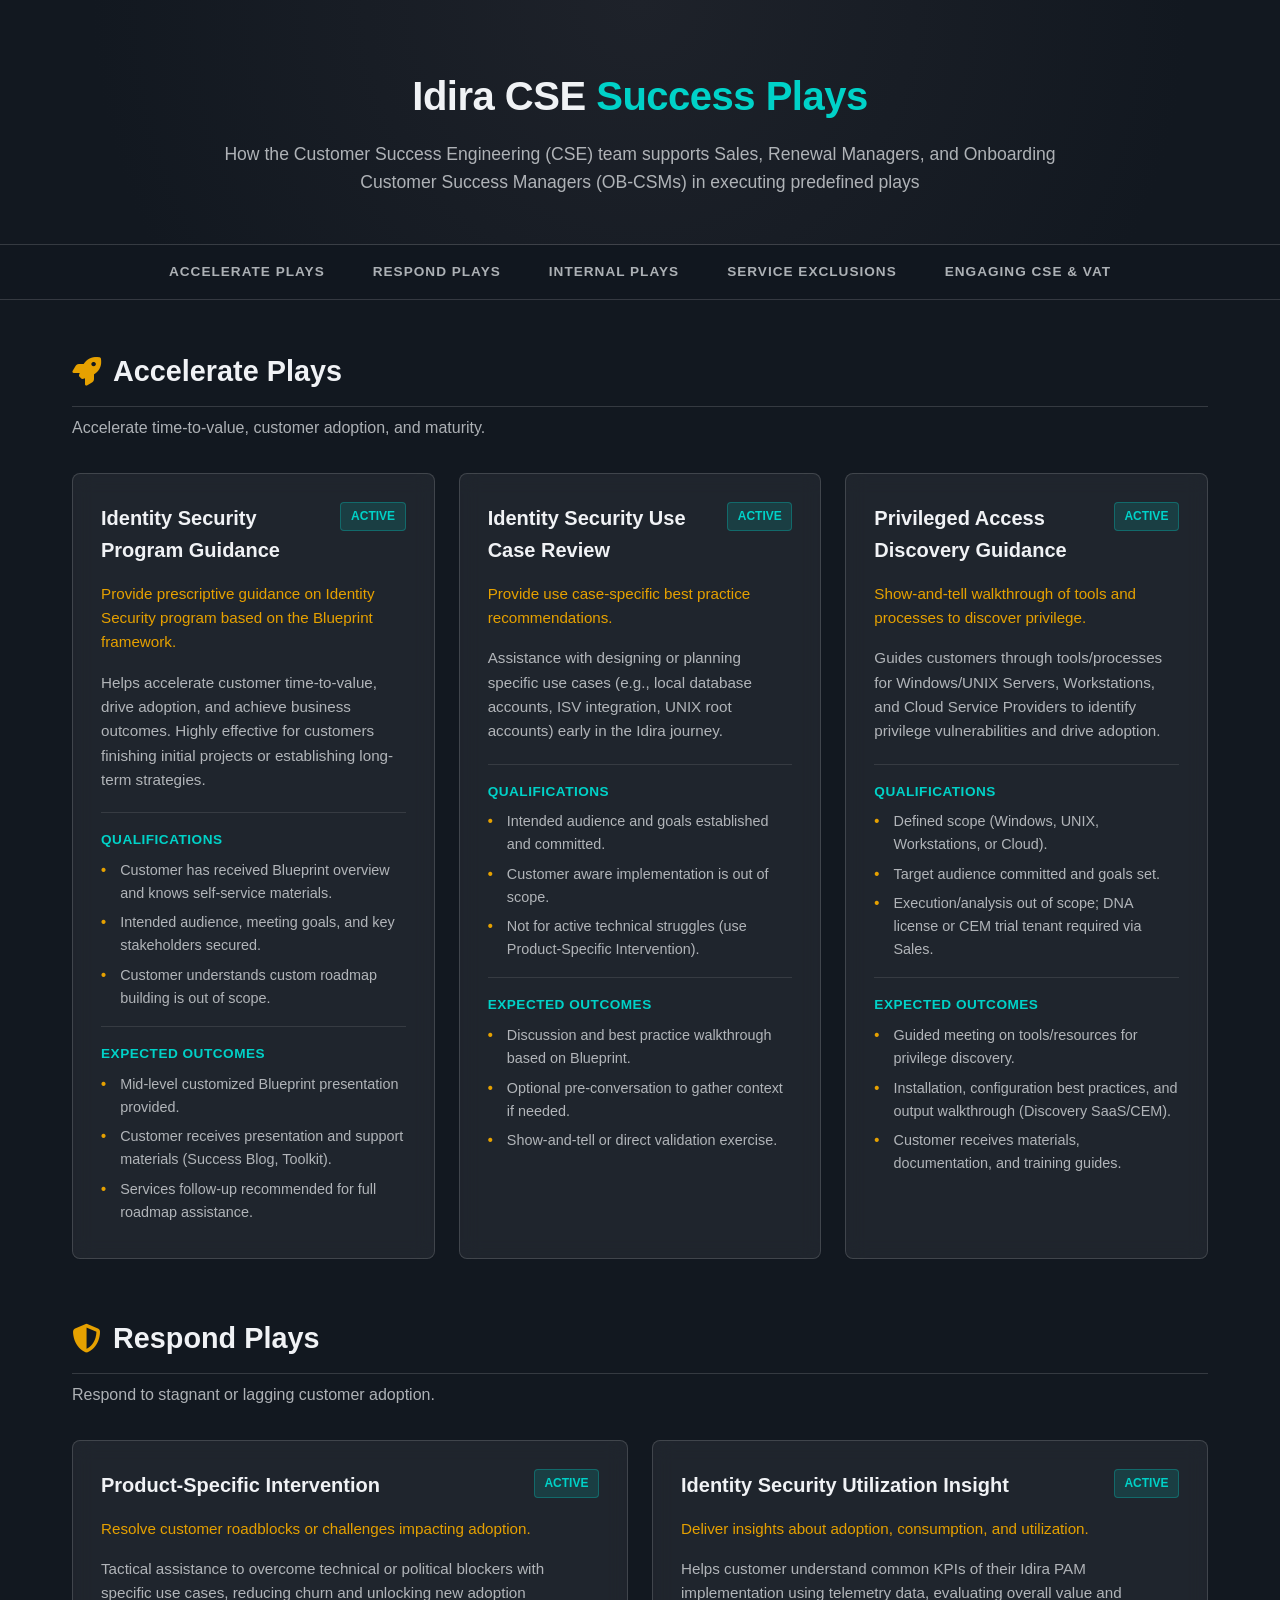
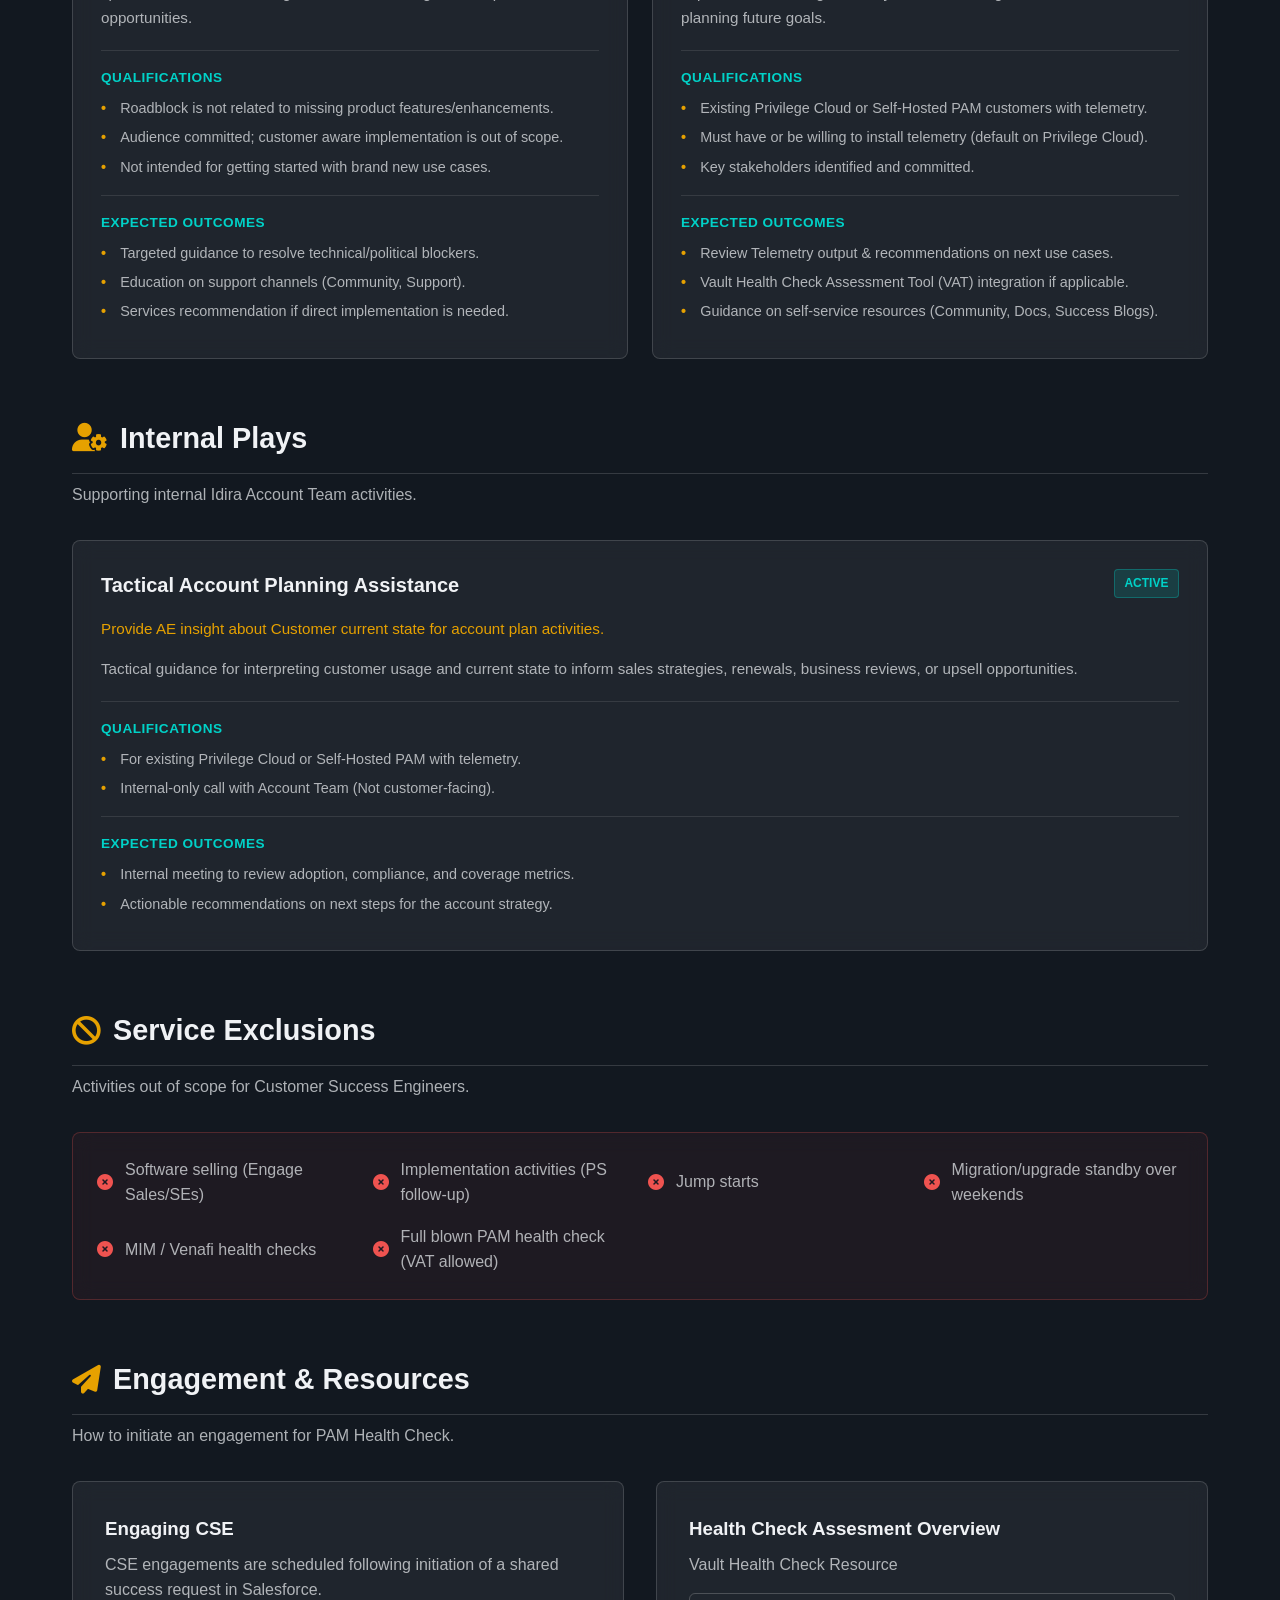
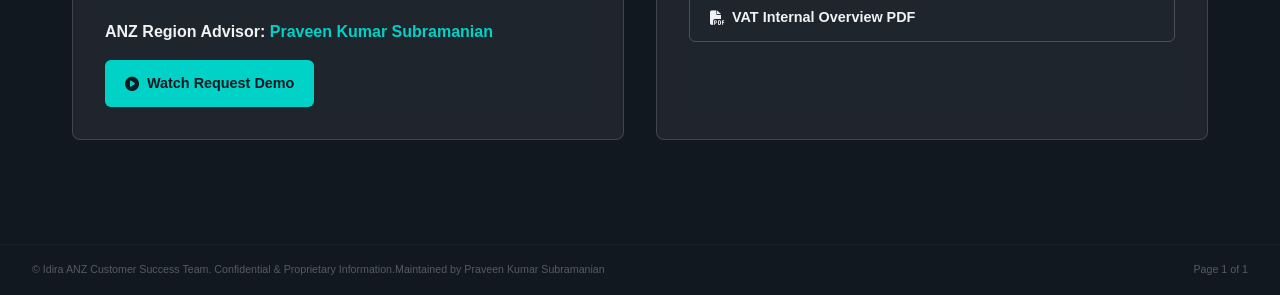
==== commit 90c96747: "Update index.html" ====
--- a/index.html
+++ b/index.html
@@ -278,7 +278,7 @@
 
 	<!-- Minimalist Single-Line Footer -->
 	<footer id="footer">
-		<div class="footer-left">&copy; Idira ANZ Customer Success Team. Confidential &amp; Proprietary Information.</div>
+		<div class="footer-left">&copy; Idira ANZ Customer Success Team. Confidential &amp; Proprietary Information.Maintained by Praveen Kumar Subramanian</div>
 		<div class="footer-right">Page 1 of 1</div>
 	</footer>
 
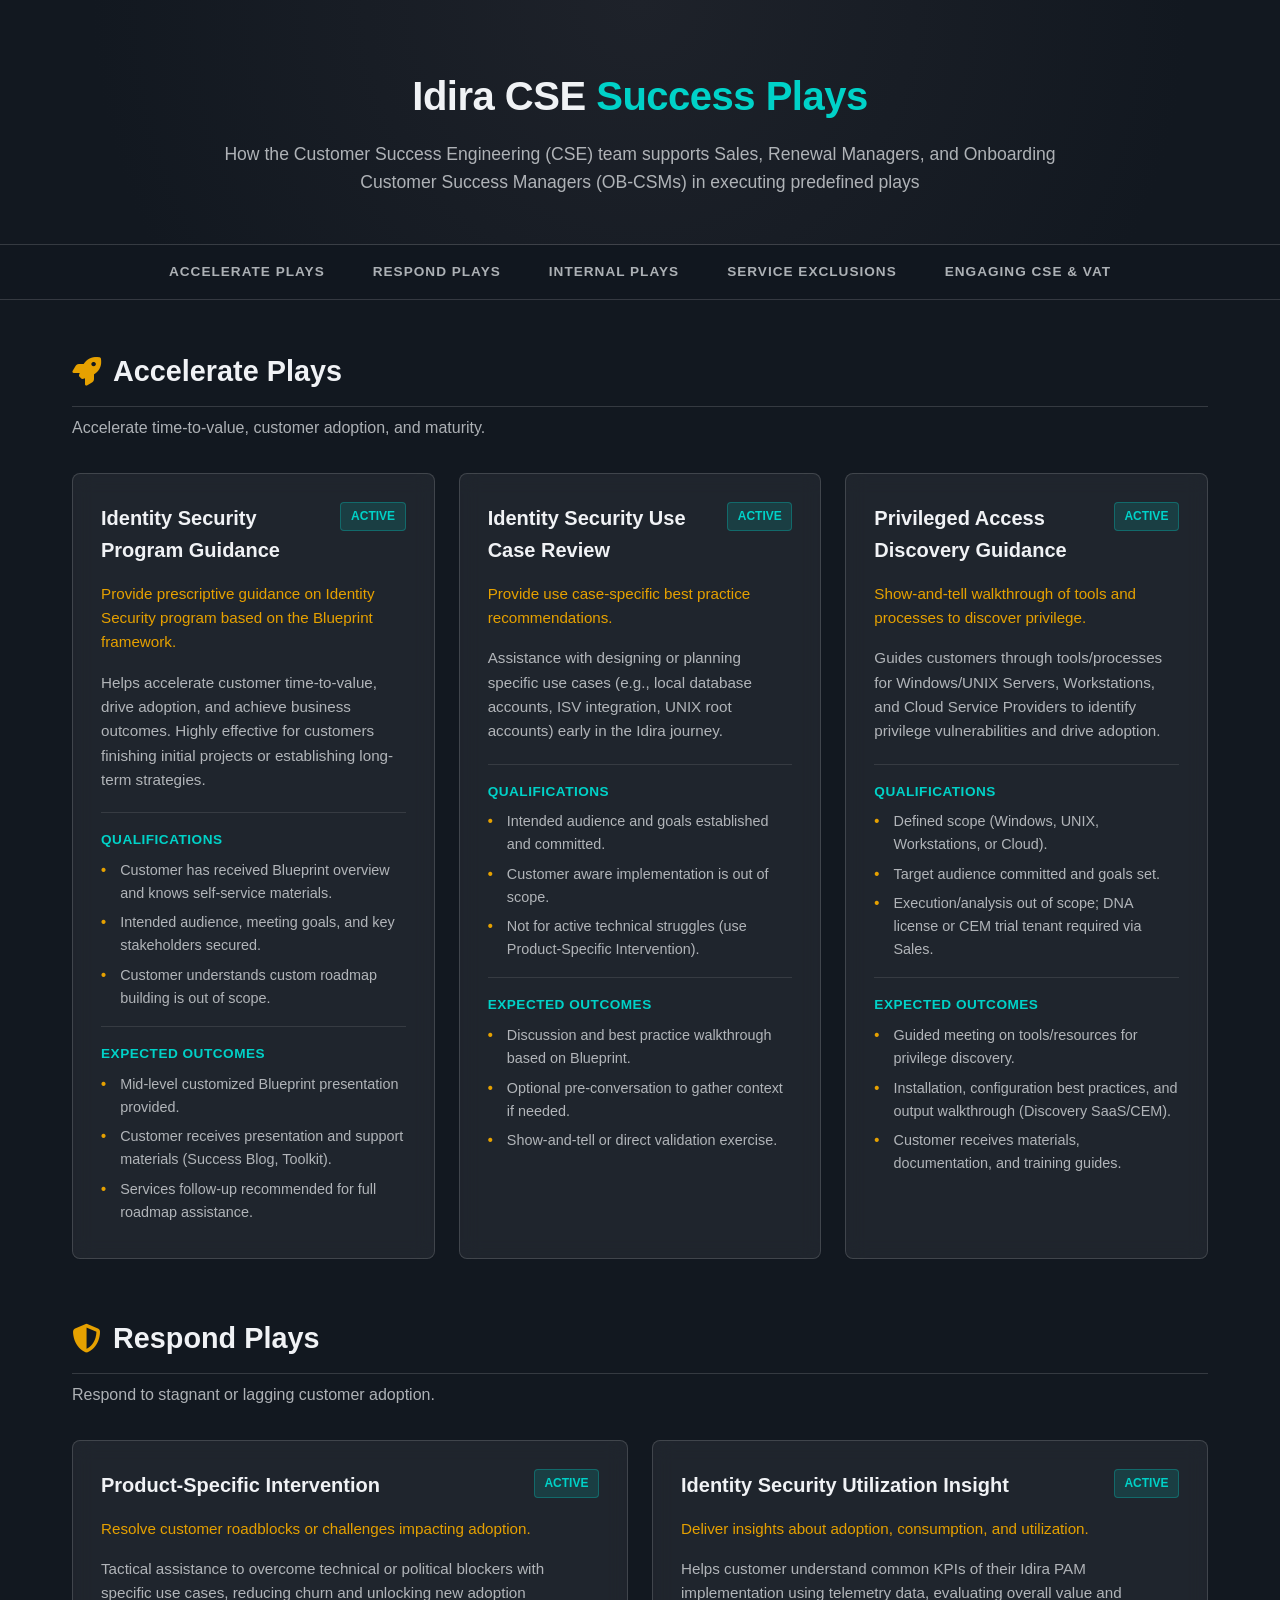
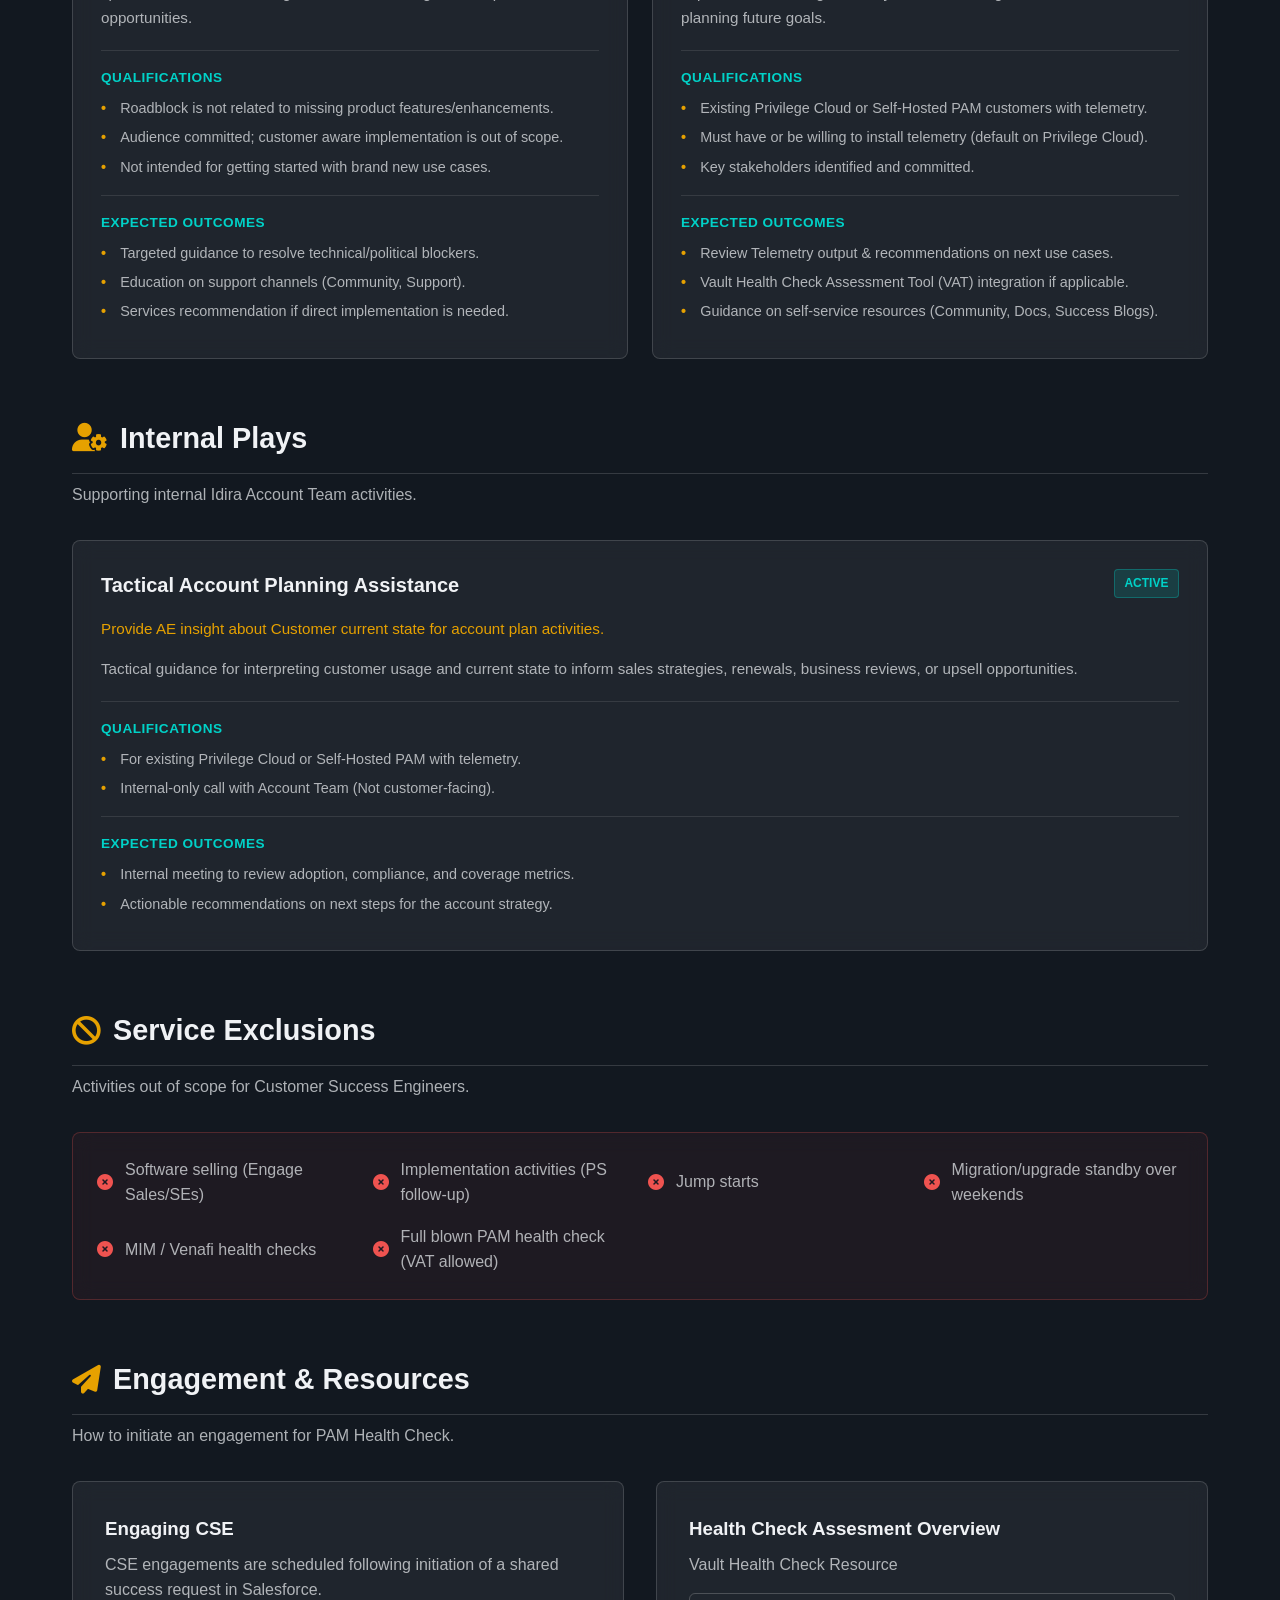
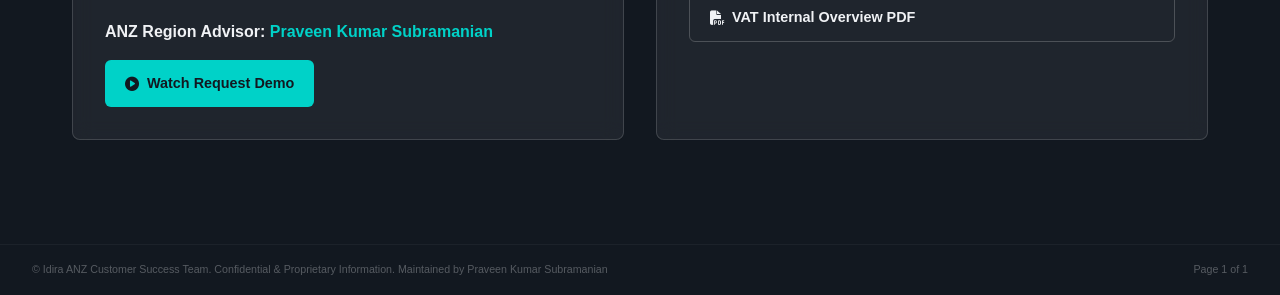
==== commit e6e99d14: "Update index.html" ====
--- a/index.html
+++ b/index.html
@@ -278,7 +278,7 @@
 
 	<!-- Minimalist Single-Line Footer -->
 	<footer id="footer">
-		<div class="footer-left">&copy; Idira ANZ Customer Success Team. Confidential &amp; Proprietary Information.Maintained by Praveen Kumar Subramanian</div>
+		<div class="footer-left">&copy; Idira ANZ Customer Success Team. Confidential &amp; Proprietary Information. Maintained by Praveen Kumar Subramanian</div>
 		<div class="footer-right">Page 1 of 1</div>
 	</footer>
 
